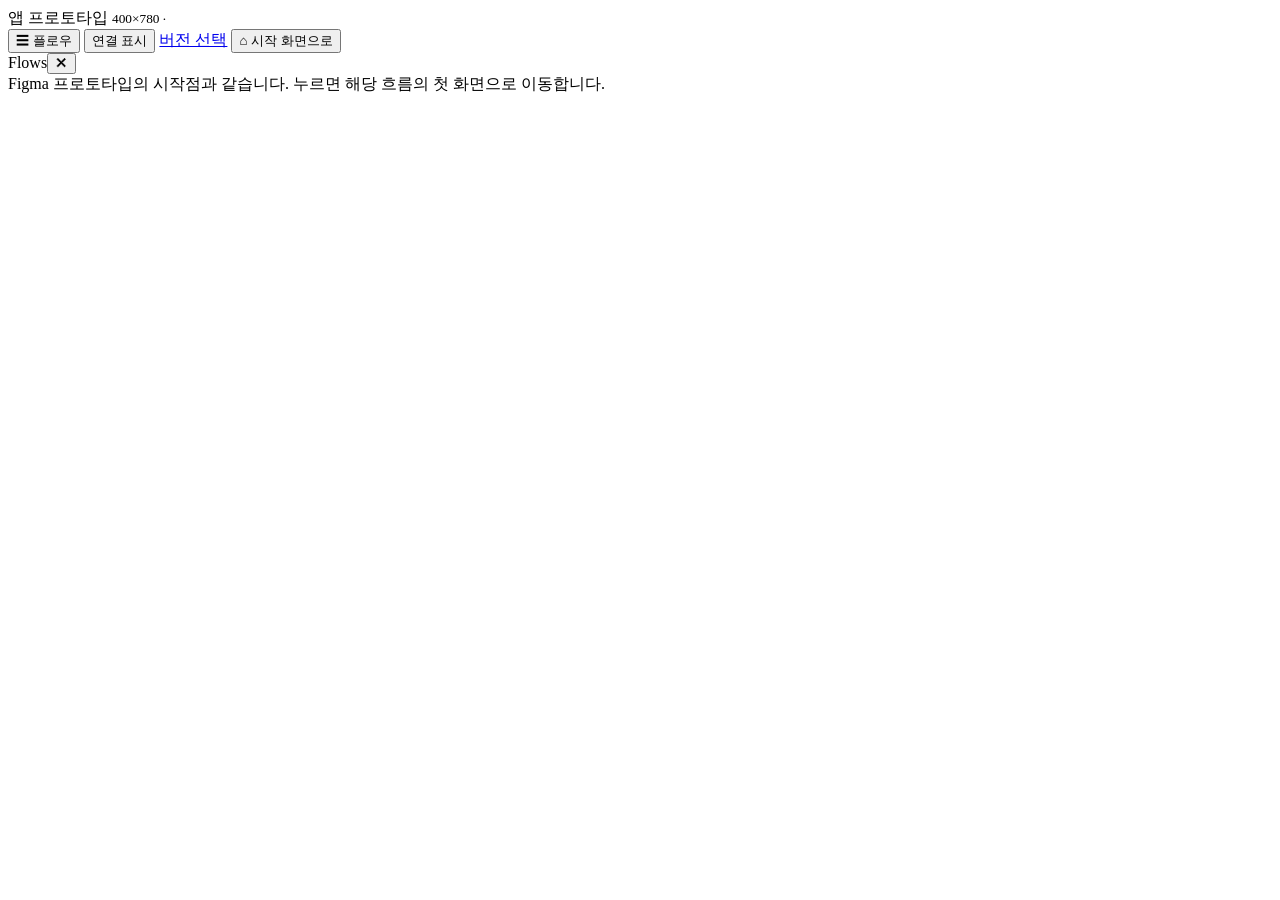
==== app/index.html @ 61ab04d2 "Add files via upload" ====
<!doctype html>
<html lang="ko">
<head>
<meta charset="utf-8">
<meta name="viewport" content="width=device-width,initial-scale=1">
<title>NH 프로토타입(앱 400×780)</title>
<link rel="stylesheet" href="css/core.css">
<link rel="stylesheet" href="css/screens.css">
</head>
<body>
<!-- 프로토타입 도구줄(디자인 바깥 영역) -->
<div id="chrome">
  <div class="ttl">앱 프로토타입 <small>400×780 · <span id="curName"></span></small></div>
  <div id="legend" style="display:none;gap:10px;font-size:11px;color:#555;align-items:center">
    <span><i style="display:inline-block;width:12px;height:12px;border:2px solid #17a34a;vertical-align:-2px"></i> Figma 연결</span>
    <span><i style="display:inline-block;width:12px;height:12px;border:2px dashed #f08c00;vertical-align:-2px"></i> Figma에 없는 보완 연결</span>
    <span><i style="display:inline-block;width:12px;height:12px;border:2px dotted #e03131;vertical-align:-2px"></i> 연결 화면 없음</span>
  </div>
  <button class="tool" id="btnFlows" title="플로우 바로가기 목록을 열고 닫습니다">☰<span class="lbl"> 플로우</span></button>
  <button class="tool" id="btnLinks" title="클릭 가능한 연결을 표시합니다">연결 표시</button>
  <a class="tool" href="../index.html" title="버전 선택">버전 선택</a>
  <button class="tool" id="btnStart" title="언제든 시작 화면으로 돌아갑니다">⌂<span class="lbl"> 시작 화면으로</span></button>
</div>
<aside id="flows" aria-label="플로우 바로가기">
  <div class="fh">Flows<button id="flowClose" type="button" aria-label="닫기">✕</button></div>
  <div id="flowList"></div>
  <div class="ff">Figma 프로토타입의 시작점과 같습니다. 누르면 해당 흐름의 첫 화면으로 이동합니다.</div>
</aside>
<div id="wrap"><div id="scaler">
  <main id="device">
    <div id="stage"></div>
    <div id="overlay"></div>
    <div id="toast"></div>
    <div id="loading"></div>
  </main>
</div></div>
<script src="js/core.js"></script>
<script src="js/data.js"></script>
<script src="js/screens-auth.js"></script>
<script src="js/screens-transfer.js"></script>
<script src="js/screens-home.js"></script>
<script src="js/screens-menu.js"></script>
<script src="js/screens-mall.js"></script>
<script src="js/screens-resv.js"></script>
<script src="js/screens-mydata.js"></script>
<script src="js/screens-etc.js"></script>
</body>
</html>
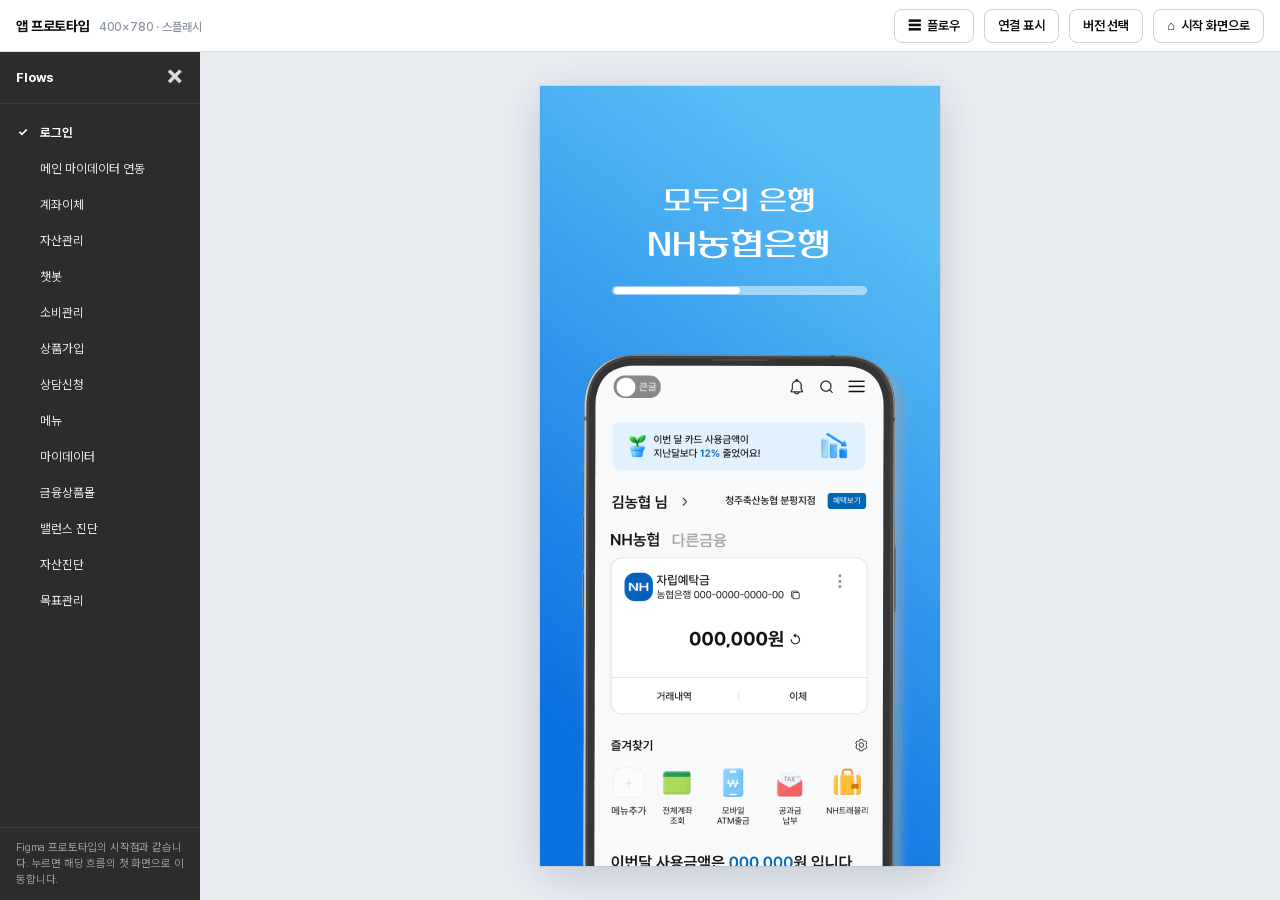
==== commit 042e48a6: "Upload NH Bank prototype" ====
--- a/app/index.html
+++ b/app/index.html
@@ -22,10 +22,11 @@
   <button class="tool" id="btnStart" title="언제든 시작 화면으로 돌아갑니다">⌂<span class="lbl"> 시작 화면으로</span></button>
 </div>
 <aside id="flows" aria-label="플로우 바로가기">
-  <div class="fh">Flows<button id="flowClose" type="button" aria-label="닫기">✕</button></div>
+  <div class="fh"><span class="fhT">Flows</span><button id="flowClose" type="button" aria-label="닫기">✕</button></div>
   <div id="flowList"></div>
   <div class="ff">Figma 프로토타입의 시작점과 같습니다. 누르면 해당 흐름의 첫 화면으로 이동합니다.</div>
 </aside>
+<div id="flowDim" aria-hidden="true"></div>
 <div id="wrap"><div id="scaler">
   <main id="device">
     <div id="stage"></div>
@@ -44,5 +45,9 @@
 <script src="js/screens-resv.js"></script>
 <script src="js/screens-mydata.js"></script>
 <script src="js/screens-etc.js"></script>
+<script>window.FLOWCFG = { wide: 1000, rail: 600 };</script>
+<script src="js/flowpanel.js"></script>
+<script>window.HOVER_SEL = '#device [data-go],#device [data-back],#device [data-home],#device [data-act],#device [data-todo],#device [data-k],#device [data-close],#device .clk,#device [data-act2],#device [data-bank],#device [data-seg]';</script>
+<script src="js/hover.js"></script>
 </body>
 </html>
--- a/app/css/core.css
+++ b/app/css/core.css
@@ -0,0 +1,206 @@
+/* =========================================================
+   NH 프로토타입 (앱 400×780) — 공통 스타일
+   ========================================================= */
+@font-face{
+  font-family:"Pretendard Variable";
+  font-weight:45 920; font-style:normal; font-display:swap;
+  src:url("../assets/fonts/PretendardVariable.woff2") format("woff2-variations");
+}
+:root{
+  --blue:#0066b3; --blue-d:#00579a; --blue-l:#e5f1fb; --ink:#111; --ink2:#333; --g1:#555; --g2:#767676;
+  --g3:#999; --g4:#c4c4c4; --line:#dcdcdc; --line2:#ececec; --bg:#f5f6f8; --chip:#f5f5f5;
+  --hover:rgba(0,112,255,.16); --hover-line:rgba(0,112,255,.75);
+}
+*{box-sizing:border-box;margin:0;padding:0;-webkit-tap-highlight-color:transparent}
+html,body{height:100%}
+body{font-family:"Pretendard Variable",Pretendard,-apple-system,"Apple SD Gothic Neo","Malgun Gothic",sans-serif;
+  color:var(--ink);background:#e9edf2;overflow:hidden;-webkit-font-smoothing:antialiased;letter-spacing:-.01em}
+button{font:inherit;color:inherit;background:none;border:0;cursor:pointer}
+input,select,textarea{font:inherit;color:inherit}
+img{display:block;max-width:none}
+b{font-weight:700}
+
+/* ---------- 바깥 프레임(프로토타입 도구줄) ---------- */
+#chrome{position:fixed;left:0;right:0;top:0;height:52px;display:flex;align-items:center;gap:10px;padding:0 16px;
+  background:#fff;border-bottom:1px solid #d9dee5;z-index:50;font-size:13px}
+#chrome .ttl{font-weight:700;font-size:14px;margin-right:auto;white-space:nowrap;overflow:hidden;text-overflow:ellipsis}
+#chrome .ttl small{font-weight:500;color:#8a94a0;margin-left:6px;font-size:12px}
+.tool{text-decoration:none;color:#111;height:34px;padding:0 13px;border:1px solid #c9d1db;border-radius:8px;background:#fff;font-weight:600;font-size:13px;
+  display:inline-flex;align-items:center;gap:6px;white-space:nowrap;transition:.12s}
+.tool:hover{background:#e3f0ff;border-color:#0a6cff;color:#0a5fe0}
+.tool.on{background:#0a6cff;border-color:#0a6cff;color:#fff}
+#wrap{position:fixed;left:240px;right:0;top:52px;bottom:0;display:flex;align-items:center;justify-content:center}
+body.flowsHidden #wrap{left:0}
+/* ---------- 플로우 바로가기 패널 (Figma Flows 스타일) ---------- */
+#flows{position:fixed;left:0;top:52px;bottom:0;width:240px;background:#2c2c2c;color:#fff;z-index:40;display:flex;flex-direction:column;
+  font-family:Inter,"Pretendard Variable",Pretendard,sans-serif}
+body.flowsHidden #flows{display:none}
+#flows .fh{display:flex;align-items:center;justify-content:space-between;height:52px;padding:0 10px 0 16px;border-bottom:1px solid #3d3d3d;font-size:13px;font-weight:700}
+#flows .fh button{width:30px;height:30px;border-radius:6px;color:#ddd;display:flex;align-items:center;justify-content:center;font-size:18px}
+#flows .fh button:hover{background:#0a6cff;color:#fff}
+#flowList{flex:1;overflow-y:auto;padding:10px 8px}
+#flowList button{display:flex;align-items:center;gap:10px;width:100%;height:36px;padding:0 10px;border-radius:6px;color:#e6e6e6;font-size:12.5px;text-align:left}
+#flowList button i{width:12px;font-style:normal;font-size:12px;visibility:hidden}
+#flowList button.on{color:#fff;font-weight:700}
+#flowList button.on i{visibility:visible}
+#flowList button:hover{background:#0a6cff;color:#fff}
+#flows .ff{padding:12px 16px;border-top:1px solid #3d3d3d;font-size:11px;line-height:16px;color:#9a9a9a}
+/* ---------- Flows 패널 반응형 ----------
+   넓은 화면: 펼친 패널(창 폭에 따라 200~240px)이 무대를 밀어냄
+   중간 화면: 번호만 있는 얇은 띠(56px) → 마우스를 올리거나 ☰ 를 누르면 무대 위로 펼쳐짐
+   좁은 화면: 숨김 → ☰ 를 누르면 서랍처럼 열리고 바깥을 누르면 닫힘 */
+:root{--fw:clamp(200px,15vw,240px)}
+#flows{width:var(--fw);transition:width .18s ease,transform .22s ease,box-shadow .18s}
+#wrap{left:var(--fw);transition:left .18s ease}
+body.flowsHidden #wrap{left:0!important}
+#flowList button .no{display:none;width:28px;height:28px;border-radius:50%;flex:none;align-items:center;justify-content:center;font-size:12px;font-weight:700;background:#3d3d3d;color:#ddd}
+#flowList button.on .no{background:#0a6cff;color:#fff}
+#flowList button span{white-space:nowrap;overflow:hidden;text-overflow:ellipsis}
+#flowDim{display:none;position:fixed;inset:52px 0 0 0;background:rgba(0,0,0,.35);z-index:39}
+
+/* 중간: 얇은 띠 */
+body.fl-rail #wrap{left:56px}
+body.fl-rail #flows{width:56px;overflow:hidden}
+body.fl-rail:not(.fl-open) #flows:not(:hover) .fhT,
+body.fl-rail:not(.fl-open) #flows:not(:hover) .fh button,
+body.fl-rail:not(.fl-open) #flows:not(:hover) .ff,
+body.fl-rail:not(.fl-open) #flows:not(:hover) #flowList i,
+body.fl-rail:not(.fl-open) #flows:not(:hover) #flowList span{display:none}
+body.fl-rail:not(.fl-open) #flows:not(:hover) .fh{justify-content:center;padding:0}
+body.fl-rail:not(.fl-open) #flows:not(:hover) .fh::after{content:"☰";font-size:16px;color:#bbb}
+body.fl-rail:not(.fl-open) #flows:not(:hover) #flowList{padding:10px 6px}
+body.fl-rail:not(.fl-open) #flows:not(:hover) #flowList button{justify-content:center;padding:0;height:40px}
+body.fl-rail:not(.fl-open) #flows:not(:hover) #flowList .no{display:flex}
+body.fl-rail #flows:hover,body.fl-rail.fl-open #flows{width:240px;box-shadow:8px 0 24px rgba(0,0,0,.35);transition-delay:.12s}
+body.fl-rail.fl-open #flows{transition-delay:0s}
+
+/* 좁은: 서랍 */
+body.fl-drawer #wrap{left:0}
+body.fl-drawer #flows{width:min(260px,82vw);transform:translateX(-102%)}
+body.fl-drawer.fl-open #flows{transform:none;box-shadow:8px 0 24px rgba(0,0,0,.35)}
+body.fl-drawer.fl-open #flowDim{display:block}
+#flowList button{min-height:36px}
+#scaler{width:400px;height:780px;transform-origin:center center;flex:none}
+#device{position:relative;width:400px;height:780px;background:#fff;overflow:hidden;
+  box-shadow:0 10px 40px rgba(20,40,70,.18),0 0 0 1px rgba(0,0,0,.06)}
+#stage,#overlay,#loading{position:absolute;inset:0}
+#overlay{pointer-events:none;z-index:20}
+#overlay>*{pointer-events:auto}
+#loading{z-index:40;display:none;background:#fff}
+#loading img{width:400px;height:780px}
+
+/* ---------- 화면 ---------- */
+.scr{position:absolute;inset:0;background:#fff;display:flex;flex-direction:column;overflow:hidden}
+.scr.in{animation:scrIn .22s ease-out}
+.scr.inb{animation:scrInB .22s ease-out}
+.scr.fade{animation:fade .25s ease-out}
+@keyframes scrIn{from{transform:translateX(36px);opacity:0}to{transform:none;opacity:1}}
+@keyframes scrInB{from{transform:translateX(-36px);opacity:0}to{transform:none;opacity:1}}
+@keyframes fade{from{opacity:0}to{opacity:1}}
+.bd{flex:1;min-height:0;overflow-y:auto;overflow-x:hidden;position:relative;scrollbar-width:none;overscroll-behavior:contain}
+.bd::-webkit-scrollbar,.hs::-webkit-scrollbar{display:none}
+.hs{display:flex;overflow-x:auto;scrollbar-width:none;scroll-snap-type:x proximity}
+.abs{position:absolute}
+.fix{position:relative;flex:1;min-height:0}       /* 고정(절대배치) 화면용 */
+.c{text-align:center}.r{text-align:right}
+.row{display:flex;align-items:center}
+.sp{flex:1}
+.gray{background:var(--bg)}
+
+/* ---------- 클릭 가능한 요소: 파란색 호버 ---------- */
+[data-go],[data-back],[data-home],[data-act],[data-todo],[data-k],[data-close],.clk{cursor:pointer;
+  transition:box-shadow .12s, filter .12s}
+/* ---------- 파란색 호버 (곱하기 덮개: 흰 배경 이미지도 티 나지 않음 / 선은 원래 상자 있는 요소만) ---------- */
+.hv:hover::after{content:"";position:absolute;inset:0;border-radius:var(--hvr,6px);background:#cfe2ff;mix-blend-mode:multiply;pointer-events:none;z-index:60}
+.hv.bx:hover{outline:2px solid rgba(0,112,255,.75);outline-offset:1px}
+.hv.fx:hover::after{display:none}
+.hv.fx:hover{filter:var(--f) drop-shadow(0 0 7px rgba(0,112,255,.75))!important}
+svg[data-go]:hover,svg[data-act]:hover,svg[data-todo]:hover,svg[data-ui]:hover{filter:drop-shadow(0 0 3px rgba(0,112,255,.9))}
+[data-go]:active,[data-back]:active,[data-act]:active,[data-k]:active,[data-todo]:active{filter:brightness(.94)}
+/* 연결 표시 모드 */
+.links [data-go],.links [data-back],.links [data-home]{outline:2px solid #17a34a;outline-offset:-2px}
+.links [data-go][data-u]{outline:2px dashed #f08c00}
+.links [data-todo]{outline:2px dotted #e03131;outline-offset:-2px}
+.links [data-act]{outline:1px solid #7950f2;outline-offset:-1px}
+
+/* ---------- 헤더 ---------- */
+.hd{position:relative;height:56px;flex:none;background:#fff;z-index:3}
+.hd .t{position:absolute;left:70px;right:70px;top:0;line-height:56px;text-align:center;font-size:16px;font-weight:700}
+.hd .b{position:absolute;left:14px;top:9px;width:40px;height:38px;display:flex;align-items:center;justify-content:center;--hr:10px}
+.hd .rt{position:absolute;right:12px;top:9px;height:38px;display:flex;align-items:center;gap:4px}
+.hd .rt>*{min-width:34px;height:34px;display:flex;align-items:center;justify-content:center;padding:0 6px;font-size:14px;color:var(--g1)}
+.hd.line{border-bottom:1px solid var(--line2)}
+.prog{position:absolute;left:0;bottom:0;height:2px;background:var(--blue);transition:width .3s}
+.hd.pg{border-bottom:1px solid var(--line2)}
+.step{display:flex;justify-content:space-between;align-items:center;padding:0 16px 0 17px;height:70px;font-size:14px;color:var(--ink2)}
+.step b{font-weight:700;color:#111}.step i{font-style:normal;color:var(--g3)}
+
+/* ---------- 버튼 ---------- */
+.btn{display:flex;align-items:center;justify-content:center;height:58px;border-radius:10px;background:var(--blue);color:#fff;
+  font-size:18px;font-weight:700;width:100%;--hr:10px}
+.btn.o{background:#fff;color:#777;border:1px solid var(--line);font-weight:600}
+.btn.g{background:#757575}
+.btn.lg{background:#d9d9d9;color:#8a8a8a}
+.btn:disabled,.btn.dis{background:#c9ced4;color:#fff;pointer-events:none}
+.cta{position:absolute;left:17px;right:17px;bottom:13px;display:flex;gap:11px;z-index:4}
+.ft{flex:none;padding:10px 17px 13px;background:#fff;display:flex;gap:11px;z-index:4}
+.ft.sh{box-shadow:0 -6px 14px rgba(0,0,0,.04)}
+
+/* ---------- 칩 / 탭 ---------- */
+.chips{display:flex;gap:7px;flex-wrap:nowrap}
+.chip{height:33px;padding:0 15px;border-radius:17px;background:var(--chip);color:var(--g1);font-size:14px;display:inline-flex;
+  align-items:center;white-space:nowrap;flex:none;--hr:17px}
+.chip.on{background:var(--blue);color:#fff;font-weight:600}
+.chip.ol{background:#fff;border:1px solid var(--line)}
+.chip.ol.on{background:var(--blue);border-color:var(--blue)}
+.pchip{height:26px;padding:0 10px;border-radius:13px;background:var(--chip);color:var(--g3);font-size:12.5px;display:inline-flex;align-items:center;flex:none;--hr:13px}
+
+/* ---------- 키패드 ---------- */
+.kp{position:absolute;left:0;right:0;display:grid}
+.kp button{display:flex;align-items:center;justify-content:center;font-weight:500;color:#444;--hr:14px}
+.kp button:empty{pointer-events:none}
+.dots{position:absolute;left:0;right:0;display:flex;justify-content:center}
+.dots i{border-radius:50%;background:#d9d9d9;transition:.12s}
+.dots i.on{background:var(--blue)}
+
+/* ---------- 시트 / 모달 ---------- */
+.dim{position:absolute;inset:0;background:rgba(0,0,0,.52);animation:fade .2s}
+.dim.none{background:transparent}
+.sheet{position:absolute;left:0;right:0;bottom:0;background:#fff;border-radius:24px 24px 0 0;animation:up .26s cubic-bezier(.2,.8,.2,1);overflow:hidden}
+@keyframes up{from{transform:translateY(100%)}to{transform:none}}
+.sheet .x,.xbtn{position:absolute;width:36px;height:36px;display:flex;align-items:center;justify-content:center;--hr:18px}
+.pop{position:absolute;background:#fff;border-radius:16px;animation:pop .2s ease-out}
+@keyframes pop{from{transform:scale(.94);opacity:0}to{transform:none;opacity:1}}
+#toast{position:absolute;left:20px;right:20px;bottom:86px;z-index:45;display:flex;justify-content:center;pointer-events:none}
+#toast div{background:rgba(25,31,40,.92);color:#fff;font-size:13px;line-height:1.45;padding:10px 16px;border-radius:12px;text-align:center;
+  animation:pop .18s;max-width:340px}
+#toast small{display:block;color:#9ecbff;font-size:11px;margin-bottom:2px;font-weight:600}
+
+/* ---------- 폼 ---------- */
+.inp{display:flex;align-items:center;border:1px solid var(--line);border-radius:8px;background:#fff;height:51px;padding:0 13px;font-size:16px}
+.inp input{border:0;outline:0;background:none;flex:1;min-width:0;height:100%}
+.inp input::placeholder,.ph{color:#999}
+.inp:focus-within{border-color:var(--blue);box-shadow:0 0 0 1px var(--blue)}
+.chk{width:20px;height:20px;border-radius:50%;background:#c9ced4;flex:none;display:inline-flex;align-items:center;justify-content:center;transition:.12s}
+.chk.on{background:var(--blue)}
+.chk svg{width:11px;height:11px}
+
+/* ---------- 하단 탭바 ---------- */
+.tab{flex:none;height:78px;background:#fff;display:flex;padding:0 0 0;border-top:1px solid #f0f0f0;z-index:4}
+.tab a{flex:1;display:flex;flex-direction:column;align-items:center;justify-content:center;gap:8px;font-size:12px;color:#333;padding-top:2px;--hr:12px}
+.tab a.on{color:var(--blue)}
+.tab.pick a.on{color:#333} /* 탭 선택창: 아이콘만 강조 (Figma 145:152/154) */
+.tab a svg{width:24px;height:24px}
+
+/* ---------- 공통 카드 ---------- */
+.card{background:#fff;border:1px solid var(--line);border-radius:12px}
+.sec{background:#fff}
+.hr8{height:8px;background:var(--bg)}
+.kv{display:flex;justify-content:space-between;align-items:flex-start;font-size:13px;line-height:20px}
+.kv span{color:var(--g2)}.kv b{font-weight:600;text-align:right}
+.ico{display:inline-flex;align-items:center;justify-content:center;flex:none}
+[data-act2],[data-bank],[data-seg]{cursor:pointer;transition:box-shadow .12s}
+
+
+/* 좁은 화면: 제목 숨기고 버튼은 아이콘만 → 시작 화면 버튼이 항상 보이게 */
+@media (max-width:640px){#chrome{gap:6px;padding:0 8px}#chrome .ttl,#legend{display:none!important}.tool{padding:0 9px;font-size:12px}.tool .lbl{display:none}#chrome .tool:first-of-type{margin-left:auto}#chrome{justify-content:flex-end}}
--- a/app/css/screens.css
+++ b/app/css/screens.css
@@ -0,0 +1,10 @@
+/* 슬라이더(만기금액 계산기) */
+.rg{-webkit-appearance:none;appearance:none;display:block;width:100%;height:5px;border-radius:3px;background:#e6e8ec;outline:0;cursor:pointer}
+.rg::-webkit-slider-thumb{-webkit-appearance:none;width:16px;height:16px;border-radius:50%;background:#3d5bf0;box-shadow:0 2px 5px rgba(40,60,200,.45);border:0}
+.rg::-moz-range-thumb{width:16px;height:16px;border-radius:50%;background:#3d5bf0;border:0}
+.rg:hover::-webkit-slider-thumb{box-shadow:0 0 0 5px rgba(0,112,255,.25)}
+/* 도넛 차트 등장 애니메이션 */
+.dnA{animation:dn .9s ease-out both}
+@keyframes dn{from{stroke-dasharray:0 var(--c)}}
+.areaFill{animation:fade .6s ease-out}
+#gName::placeholder{color:#111}
